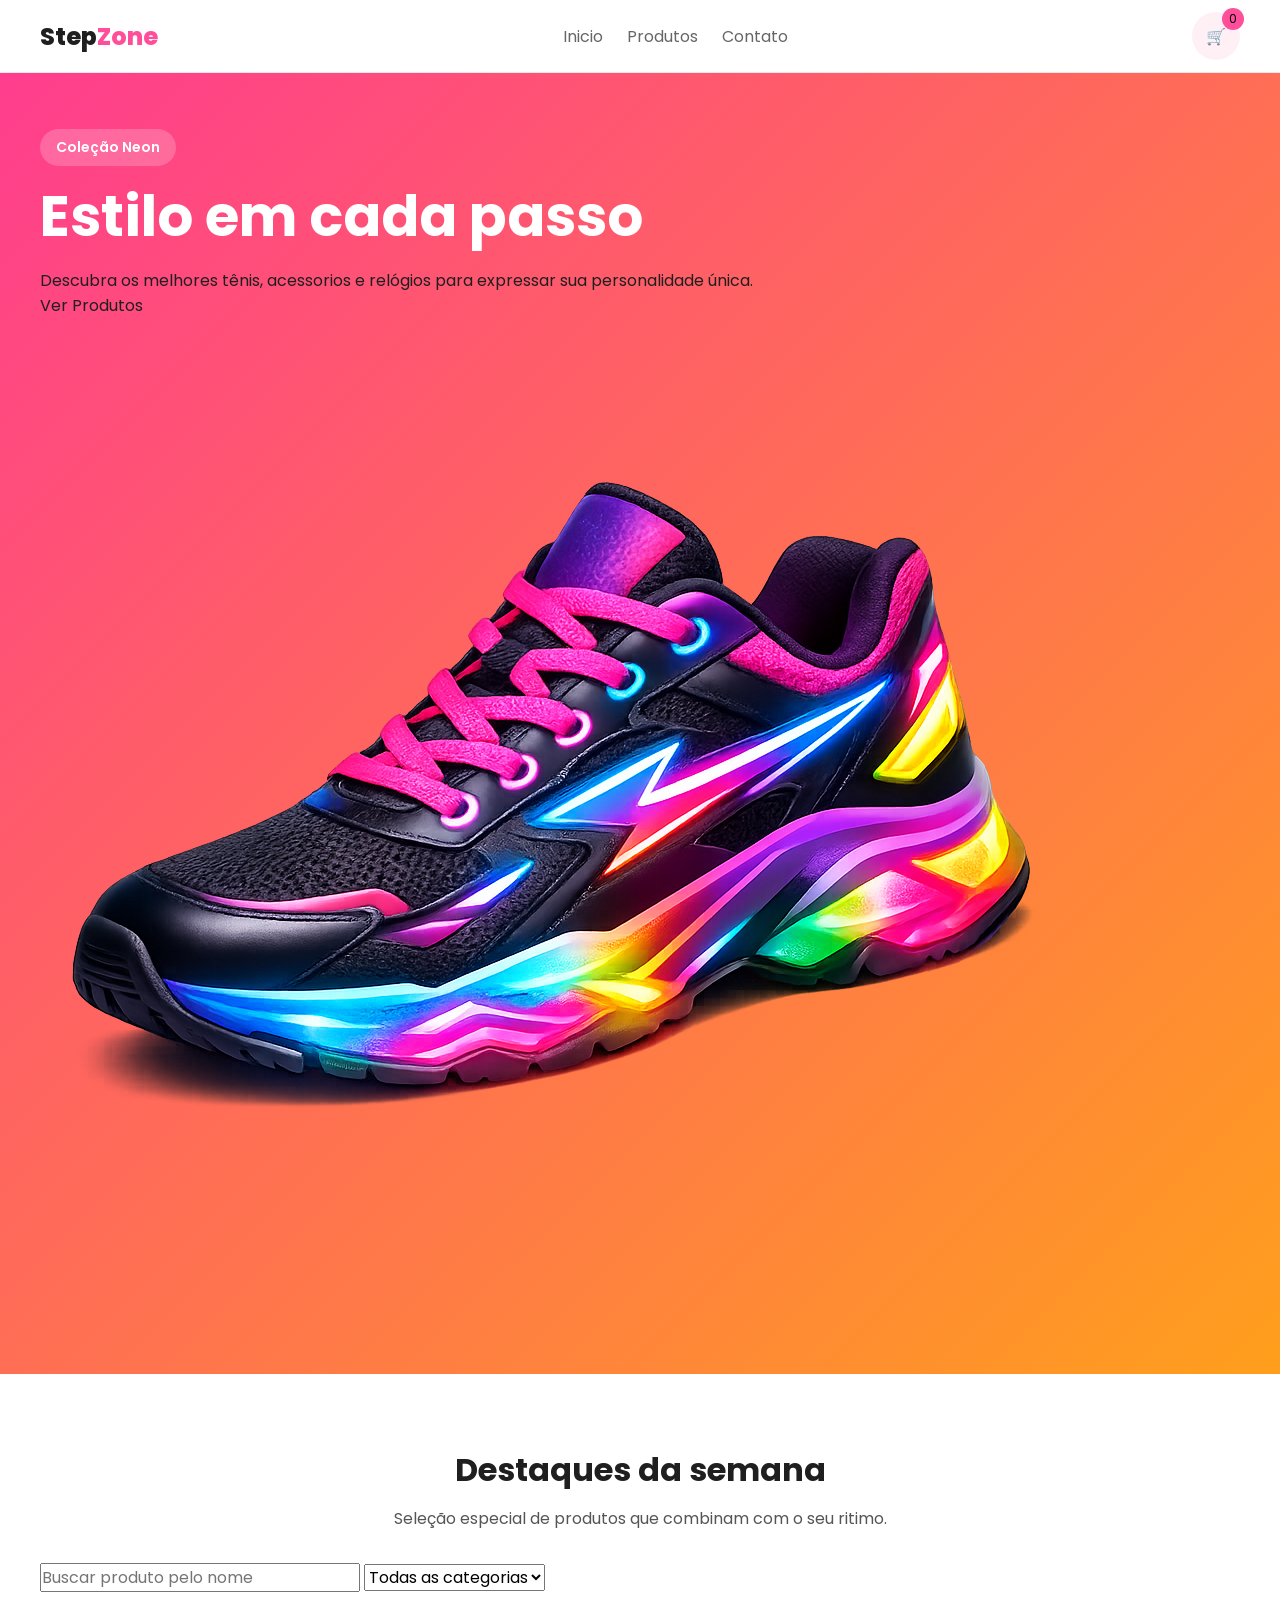
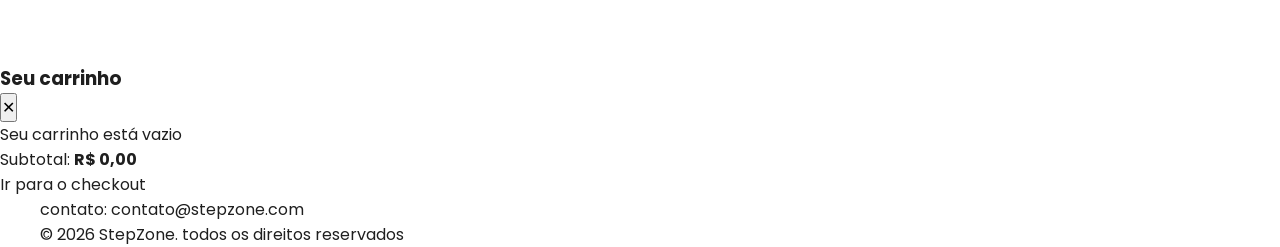
==== HTML/index.html @ 9915fc57 "feat: estrutura inicial do projeto -cria index.html -adiciona reset.css -adiciona main.css -adiciona" ====
<!DOCTYPE html>
<html lang="pt-br">
<head>
    <meta charset="UTF-8">
    <meta name="viewport" content="width=device-width, initial-scale=1.0">
    <title>StepZone</title>
      <link rel="preconnect" href="https://fonts.googleapis.com"/>
      <link rel="preconnect" href="https://fonts.gstatic.com" crossorigin/>
      <link href="https://fonts.googleapis.com/css2?family=Poppins:wght@400;500;600;700;800&display=swap"
    rel="stylesheet"/>
    <link rel="stylesheet" href="../CSS/reset.css">
    <link rel="stylesheet" href="../CSS/main.css">
    <link rel="stylesheet" href="../CSS/components.css">
    <link rel="stylesheet" href="../CSS/responsive.css">
</head>
<body>
    <header class="header">
        <div class="container header__content">
            <a href="./index.html" class="logo">Step<span>Zone</span></a>

            <nav class="nav">
                <a href="#hero">Inicio</a>
                <a href="#products">Produtos</a>
                <a href="#footer">Contato</a>
            </nav>
            <button class="cart-button" type="button" aria-label="Abrir carrinho">
            🛒
            <span class="cart-count">0</span>
            </button>
        </div>
    </header>
    <main>
        <section class="hero" id="hero">
            <div class="container hero_content">
                <div class="hero__text">
                    <span class="hero__tag">Coleção Neon</span>
                    <h1>Estilo em cada passo</h1>
                    <p>
                    Descubra os melhores tênis, acessorios e relógios para expressar sua personalidade única.
                    </p>
                    <a href="#products" class="btn btn-primary">Ver Produtos</a>
                </div>
                <div class="hero-image">
                    <img src="../assets/img/hero-shoe.png" alt="tênis em destaque da stapzone"/> 
                </div>
            </div>
        </section>
        <section class="products section" id="products">
            <div class="container">
                <div class="section__header">
                    <h2>Destaques da semana</h2>
                    <p>Seleção especial de produtos que combinam com o seu ritimo.</p>
                </div>
                <div class="filters">
                    <input
                    type="text"
                    id="serachInput"
                    class="input"
                    placeholder="Buscar produto pelo nome"
                    />
                    <select id="categoryFilter" class="select">
                        <option value="all">Todas as categorias</option>
                        <option value="tenis">tênis</option>
                        <option value="ôculos">ôculos</option>
                        <option value="relógios">relógios</option>
                    </select>
                </div>
                <div class="products__grid" id="productsgrid">
                    <!--Produtos renderizados  via javascript-->
                </div>
            </div>
        </section>
    </main>
    <aside class="cart-drawer" id="cartDrawer">
        <div class="cart-drawer__header">
            <h3>Seu carrinho</h3>
            <button type="button" id="closecartButton" aria-label="Fechar carrinho">✕</button>
        </div>
        <div class="cart-drawer__body" id="cartItems">
            <p class="empy-message">Seu carrinho está vazio</p>
        </div>
        <div class="cart-drawer__footer">
            <div class="cart-summary">
                <p>Subtotal: <strong id="cartsubtotal">R$ 0,00</strong></p>
            </div>
            <a href="../HTML/checkout.html" class="btn btn--primary btn--full">Ir para o checkout</a>
        </div>
    </aside>
    <footer class="footer" id="footer">
        <div class="container">
            <p>contato: contato@stepzone.com</p>
            <p>&copy; 2026 StepZone. todos os direitos reservados</p>
        </div>
    </footer>
    <script src="../JS/products.js"></script>
    <script src="../JS/storage.js"></script>
    <script src="../JS/cart.js"></script>
    <script src="../JS/catalog.js"></script>
    <script src="../JS/ui.js"></script>
    
</body>
</html>
---- CSS/main.css ----
:root {
    --color-primary: #ff4f9a;
    --color-secondary: #ffb703;
    --color-dark: #1f1f1f;
    --color-text: #555555;
    --color-light: #ffffff;
    --color-gray: #f5f5f5;
    --color-border: #eaeaea;
    --shadow-soft: 0 12px 30px rgba(0, 0, 0, 0.08);
    --radius-md: 16px;
    --radius-lg: 24px;
    --container-width: 1200px;
}

html {
    scroll-behavior: smooth;
}

body {
    font-family: 'poppins', sans-serif;
    background-color: var(--color-light);
    color: var(--color-dark);
}

.container {
    width: min(100% - 32px, var(--container-width));
    margin-inline: auto;
}

.section {
    padding: 72px 0;
}

.section__header {
    text-align: center;
    margin-bottom: 32px;
}

.section__header h2 {
    font-size: 2rem;
    margin-bottom: 12px;
}

.section__header p {
    color: var(--color-text);
}
---- CSS/components.css ----
.header {
    position: sticky;
    top: 0;
    z-index: 1000;
    background-color: rgba(255, 255, 255, 0.95);
    border-bottom: 1px solid var(--color-border);
    backdrop-filter: blur(10px);
}
.header__content {
    min-height: 72px;
    display: flex;
    align-items: center;
    justify-content: space-between;
    gap: 16px;
}
.logo {
    font-size: 1.5rem;
    font-weight: 800;
}
.logo span {
    color: var(--color-primary);

}

.nav {
    display: flex;
    gap: 24px;
    color: #666666;
}
.cart-button {
    position: relative;
    border: none;
    background: #fff0f6;
    width:  48px;
    height: 48px;
    border-radius: 50%;
    cursor: pointer;
}
.cart-count {
    position: absolute;
    top: -4px;
    right: -4px;
    width: 22px;
    height: 22px;
    border-radius: 50%;
    background: var(--color-primary);
    color: var(--color-ligth);
    font-size: 0.75rem;
    display: grid;
    place-items: center;
}
.hero {
    padding: 56px 0 32px;
    background: linear-gradient(135deg, #ff3d8e 0%, #ff9f1c 100%);
}
.hero__content {
    min-height: 520px;
    display: grid;
    grid-template-columns: 1.1fr 0.9fr;
    align-items: center;
    gap: 32px;
}
.hero__tag {
    display: inline-block;
    margin-bottom: 20px;
    padding: 8px 16px;
    background: rgba(255, 255, 255, 0.2);
    color: white;
    border-radius: 999px;
    font-size: 0.875rem;
    font-weight: 600;
}
.hero__text h1 {
    font-size: 3.5rem;
    line-height: 1.1;
    color: white;
    margin-bottom: 20px;
}
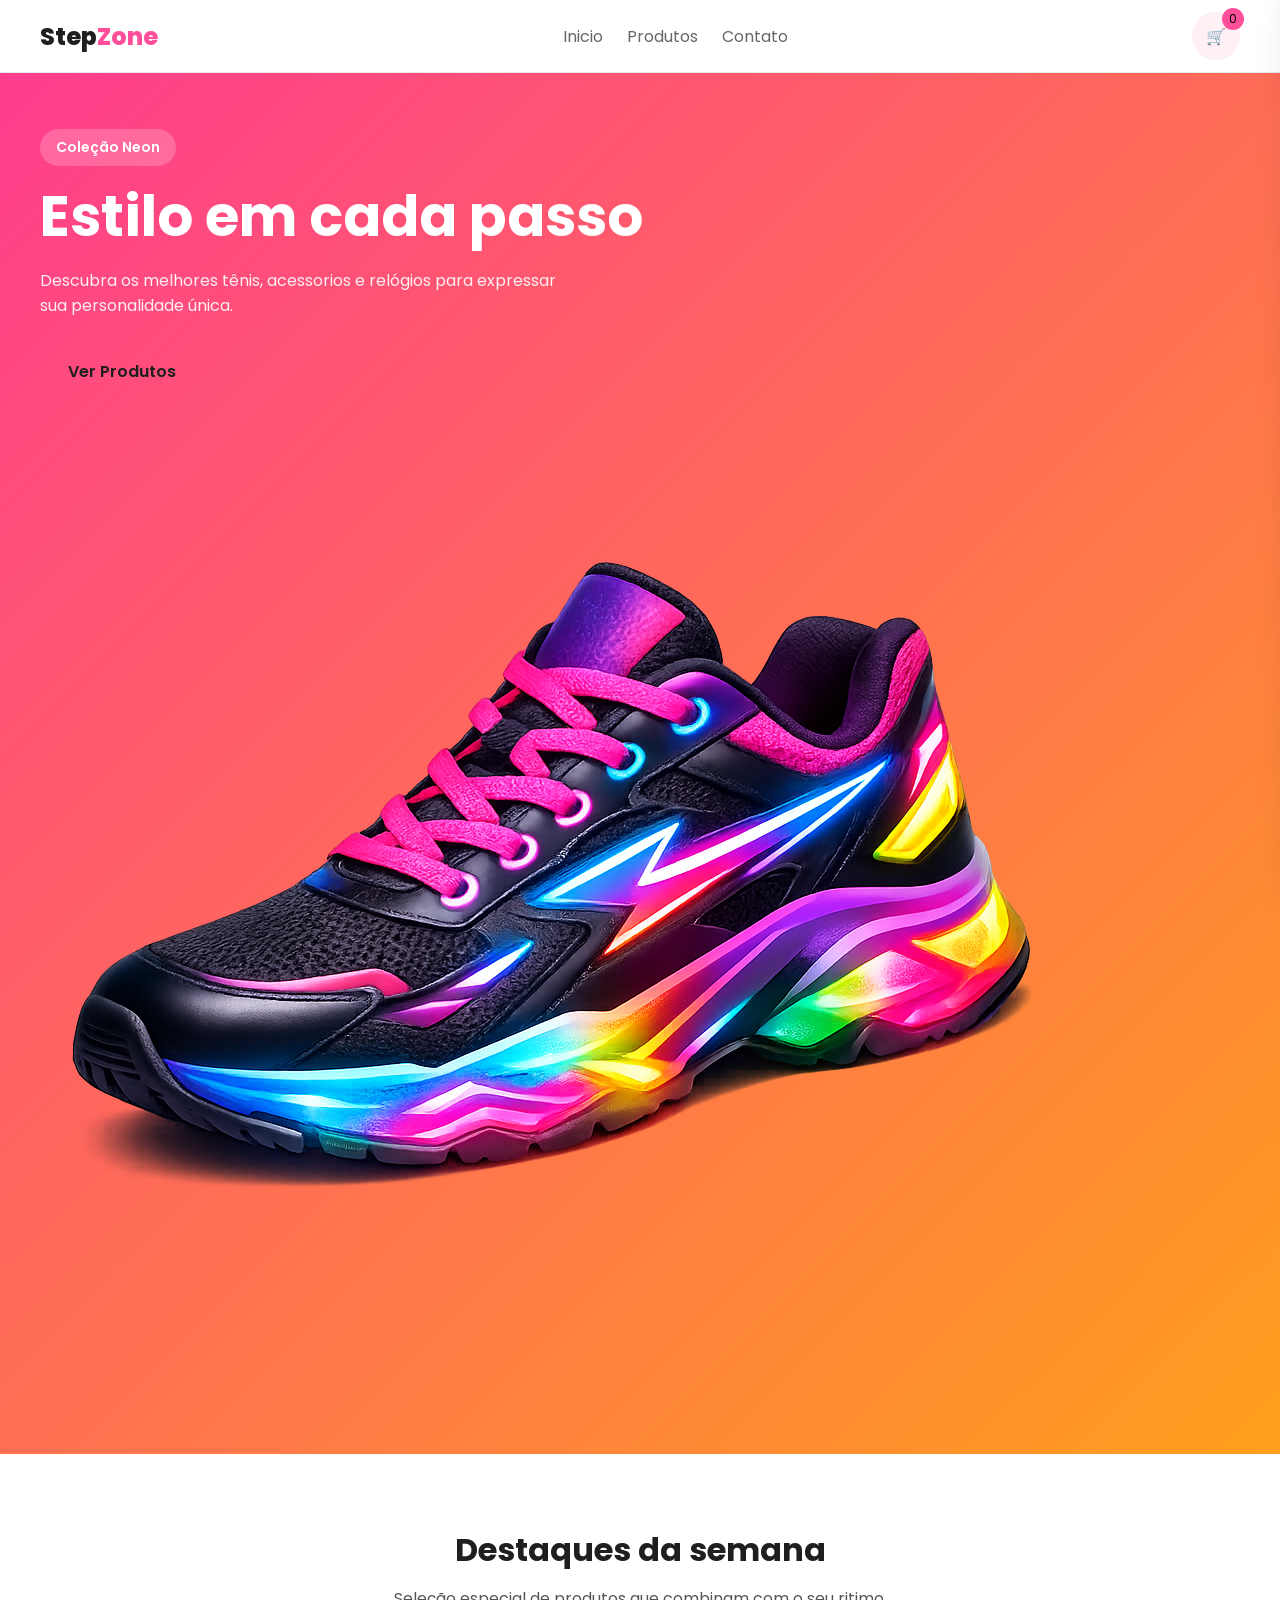
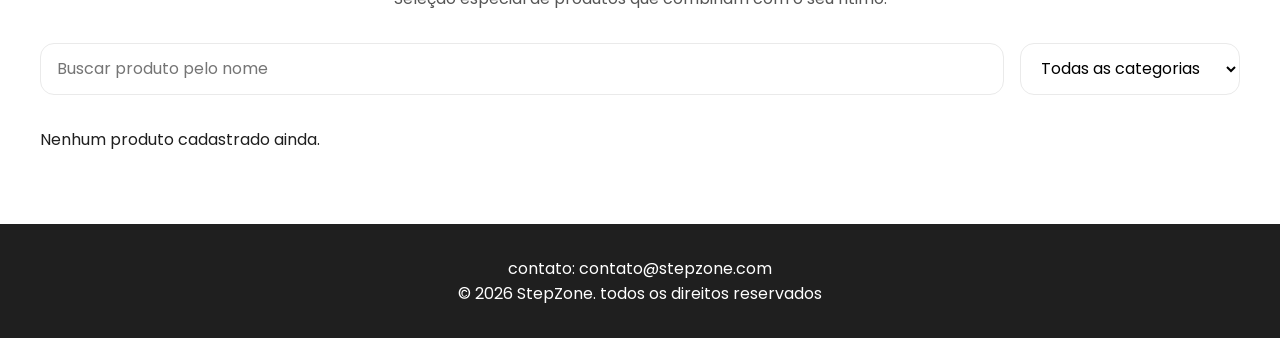
==== commit e80aab76: "chore: estrutura base da loja com carinho e renderizamento inicial" ====
--- a/HTML/index.html
+++ b/HTML/index.html
@@ -65,7 +65,7 @@
                         <option value="relógios">relógios</option>
                     </select>
                 </div>
-                <div class="products__grid" id="productsgrid">
+                <div class="products__grid" id="productsGrid">
                     <!--Produtos renderizados  via javascript-->
                 </div>
             </div>
@@ -92,11 +92,11 @@
             <p>&copy; 2026 StepZone. todos os direitos reservados</p>
         </div>
     </footer>
-    <script src="../JS/products.js"></script>
-    <script src="../JS/storage.js"></script>
-    <script src="../JS/cart.js"></script>
-    <script src="../JS/catalog.js"></script>
-    <script src="../JS/ui.js"></script>
+        <script src="../JS/products.js"></script>
+        <script src="../JS/storage.js"></script>
+        <script src="../JS/cart.js"></script>
+        <script src="../JS/catalog.js"></script>
+        <script src="../JS/ui.js"></script>
     
 </body>
 </html>
--- a/CSS/components.css
+++ b/CSS/components.css
@@ -76,4 +76,97 @@
     line-height: 1.1;
     color: white;
     margin-bottom: 20px;
+}
+.hero__text p {
+    max-width: 520px;
+    color: rgba(255, 255, 255, 0.9);
+    margin-bottom: 28px;
+}
+.hero__image img {
+    max-width: 520px;
+    margin-left: auto;
+    filter: drop-shadow(0 24px 40px rgba(0, 0, 0, 0.28));
+}
+.btn{
+    display: inline-flex;
+    align-items: center;
+    justify-content: center;
+    min-height: 52px;
+    padding: 0 28px;
+    border-radius: 999px;
+    font-weight: 600;
+    transition: transform 0.2s ease, opacity 0.2s ease;
+}
+.btn:hover {
+    transform: translateY(-2px);
+    opacity: 0.95;
+}
+.btn--primary {
+    background: linear-gradient(90deg, #ff3d8e 0%, #ffb703 100%);
+    color: white;
+}
+.btn--full {
+    width: 100%;
+}
+.filters {
+    display: grid;
+    grid-template-columns: 1fr 220px;
+    gap: 16px;
+    margin-bottom: 32px;
+}
+.input,
+.select {
+    width: 100%;
+    height: 52px;
+    border: 1px solid var(--color-border);
+    border-radius: 14px;
+    padding: 0 16px;
+    background: white;
+}
+.products__grid {
+    display: grid;
+    grid-template-columns: repeat(4, 1fr);
+    gap: 24px;
+}
+.footer {
+    padding: 32px 0;
+    background: var(--color-dark);
+    color: white;
+    text-align: center;
+}
+.cart-drawer {
+    position: fixed;
+    top: 0;
+    right: -420px;
+    width: 400px;
+    max-width: 100%;
+    height: 100vh;
+    background: white;
+    box-shadow: -12px 0 30px rgba(0, 0, 0, 0.12);
+    transition: rigth 0.3s ease;
+    z-index: 1200;
+    display: flex;
+    flex-direction: column;
+}
+.cart-drawer.is-open {
+    right: 0;
+}
+.cart-drawer__header,
+.cart-drawer__footer {
+    padding: 20px;
+    border-bottom: 1px solid var(--color-border);
+}
+.cart-drawer__body {
+    flex: 1;
+    overflow-y: auto;
+    padding: 20px;
+}
+.cart-drawer__footer {
+    border-top: 1px solid var(--color-border);
+    border-bottom: none;
+}
+.empy-mesage {
+    color: var(--color-text);
+    text-align: center;
+    margin-top: 24px;
 }
--- a/CSS/responsive.css
+++ b/CSS/responsive.css
@@ -0,0 +1,29 @@
+@media (max-width: 992px) {
+    .hero__content {
+        grid-template-columns: 1fr;
+        text-align: center;
+    }
+    .hero__image img {
+        margin: 0 auto;
+    }
+    .products__grid {
+        grid-template-columns: repeat(2, 1fr);
+    }
+}
+@media (max-width: 768px) {
+    .nav {
+        display: none;
+    }
+    .filters {
+        grid-template-columns: 1fr;
+    }
+    .hero__text h1 {
+        font-size: 2.5rem;
+    }
+    .products__grid {
+        grid-template-columns: 1fr;
+    }
+    .cart-drawer {
+        width: 100%;
+    }
+}
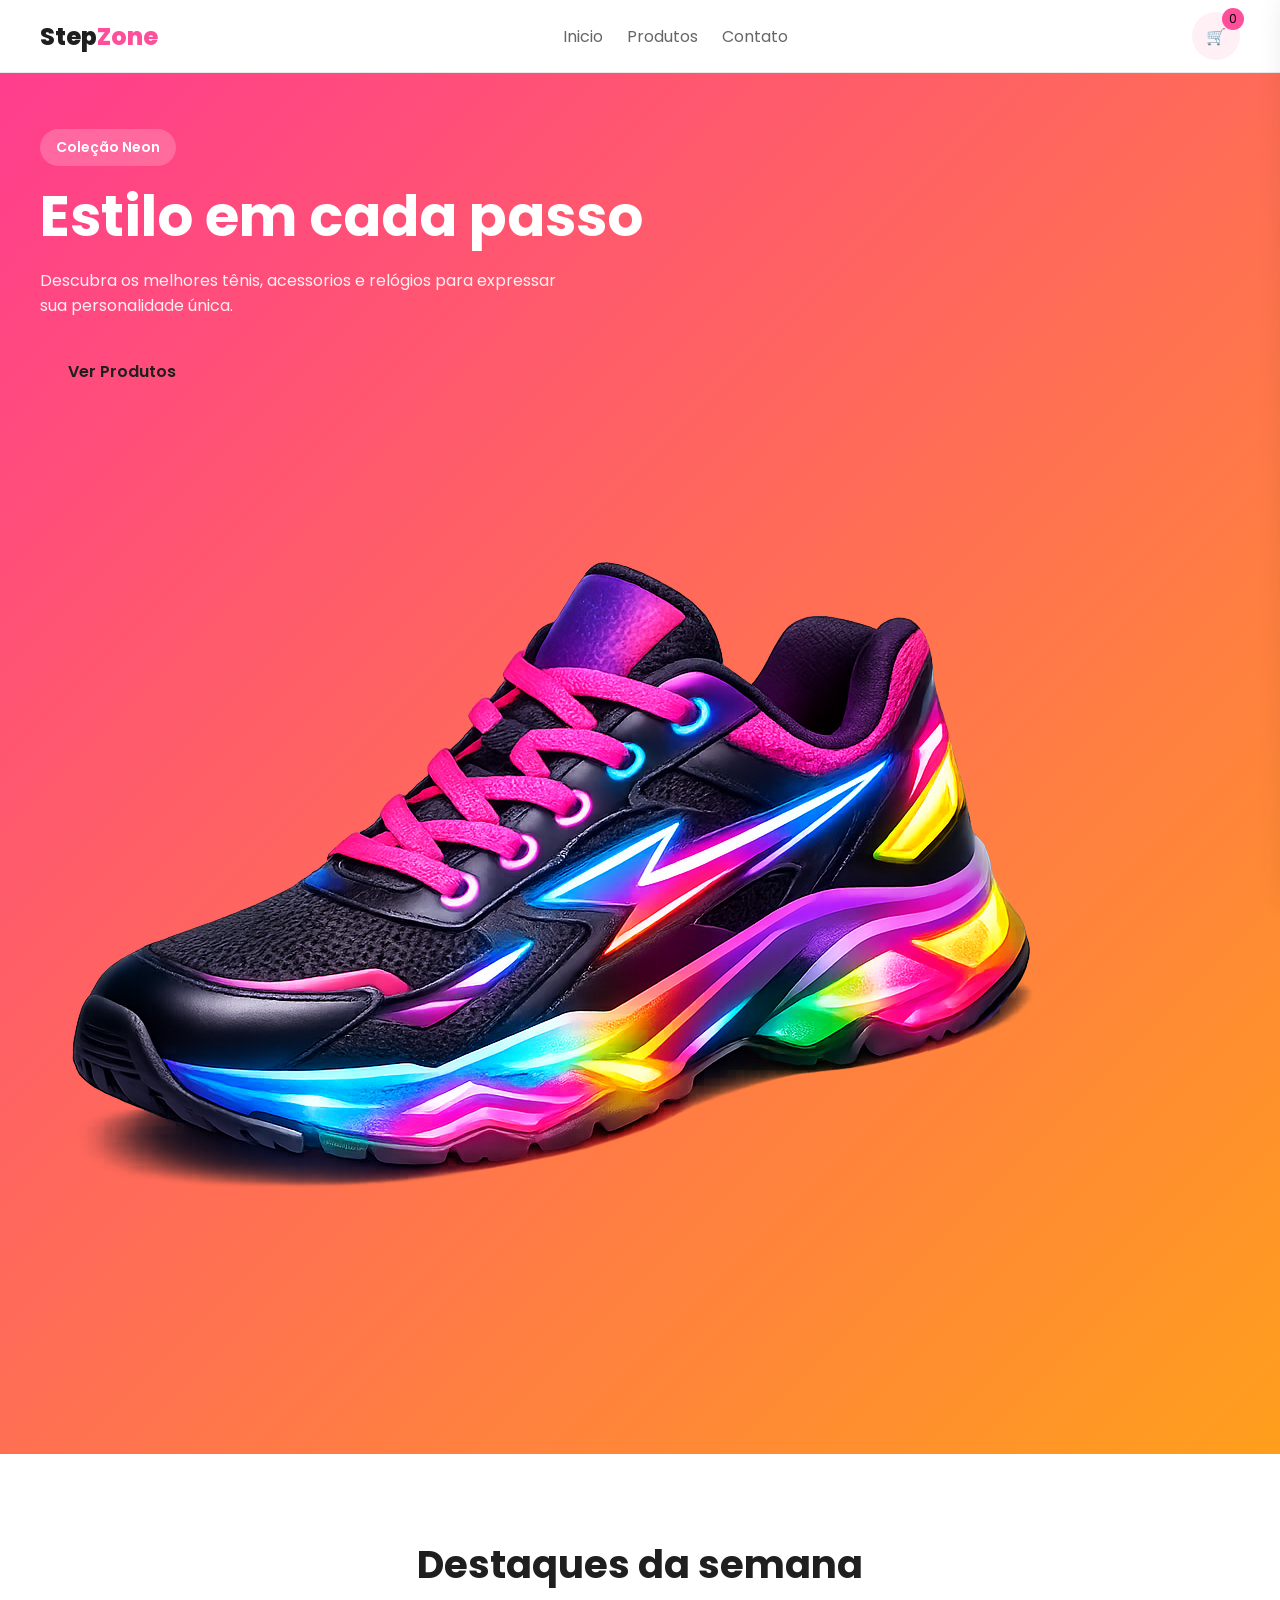
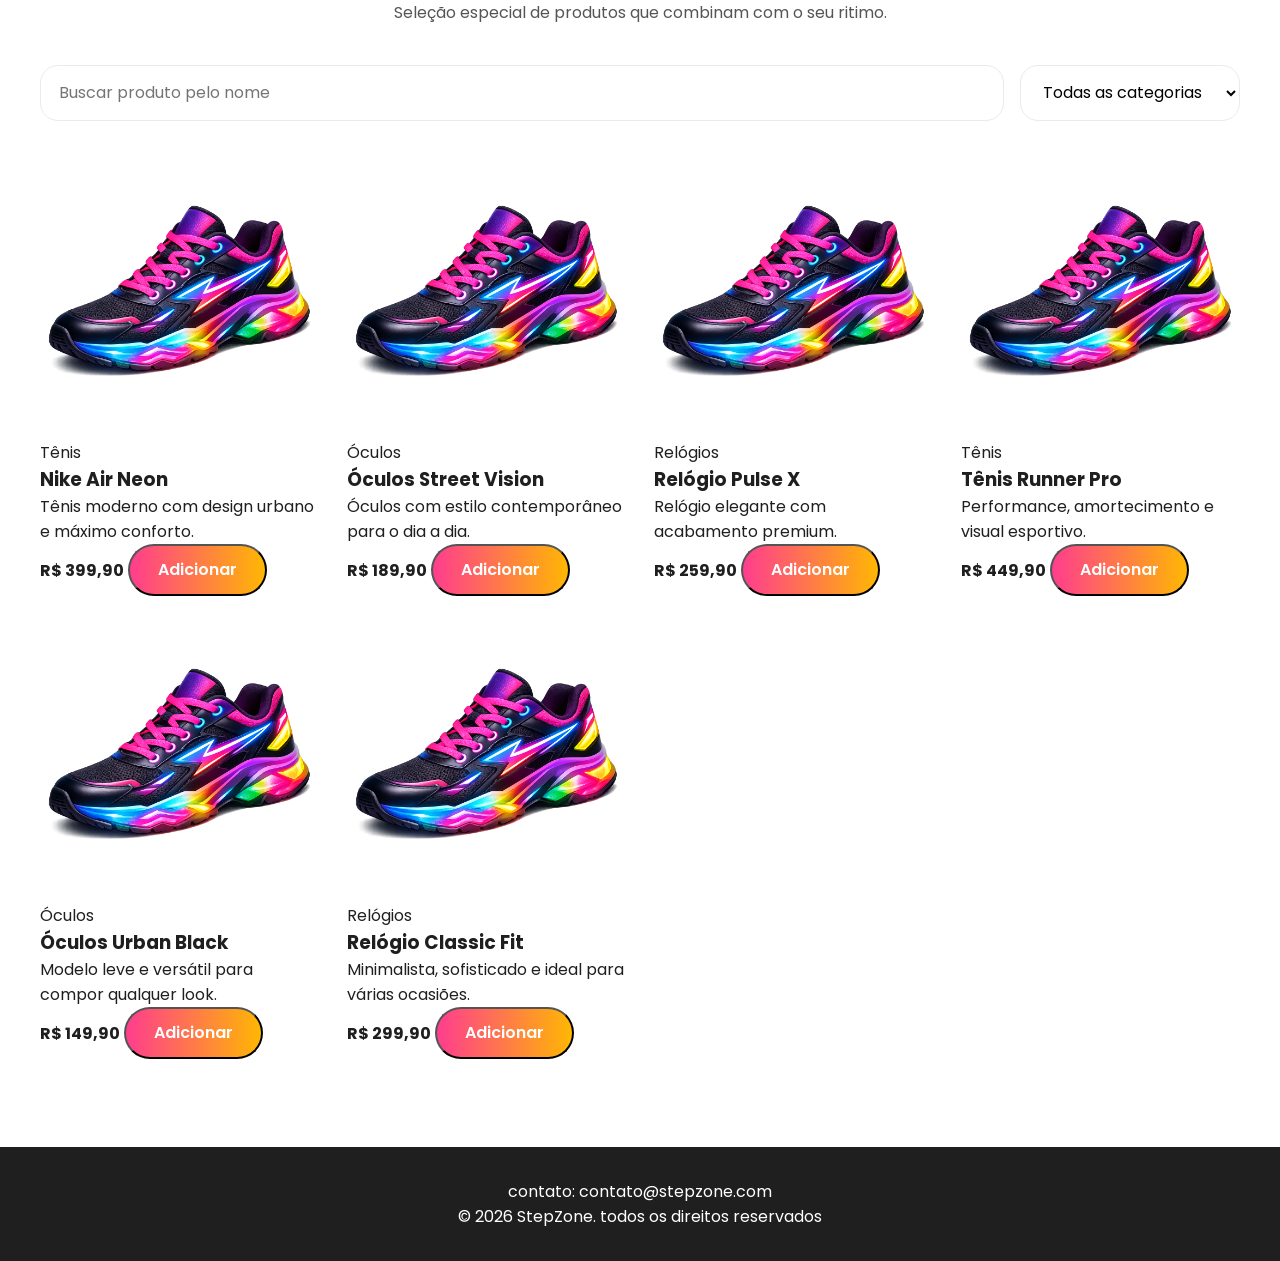
==== commit e11883a4: "feat: renderiza itens e subtotal no carrinho" ====
--- a/HTML/index.html
+++ b/HTML/index.html
@@ -71,21 +71,23 @@
             </div>
         </section>
     </main>
-    <aside class="cart-drawer" id="cartDrawer">
-        <div class="cart-drawer__header">
-            <h3>Seu carrinho</h3>
-            <button type="button" id="closecartButton" aria-label="Fechar carrinho">✕</button>
-        </div>
-        <div class="cart-drawer__body" id="cartItems">
-            <p class="empy-message">Seu carrinho está vazio</p>
-        </div>
-        <div class="cart-drawer__footer">
-            <div class="cart-summary">
-                <p>Subtotal: <strong id="cartsubtotal">R$ 0,00</strong></p>
+        <aside class="cart-drawer" id="cartDrawer">
+            <div class="cart-drawer__header">
+                <h3>Seu carrinho</h3>
+                <button type="button" id="closeCartButton" aria-label="Fechar Carrinho">✕</button>
             </div>
-            <a href="../HTML/checkout.html" class="btn btn--primary btn--full">Ir para o checkout</a>
-        </div>
-    </aside>
+            <div class="cart-drawer__body" id="cartItems">
+                <p class="empty-message">Seu carrinho está vazio</p>
+            </div>
+            <div class="cart-drawer__footer">
+                <div class="cart-summary">
+                    <p>Subtotal: <strong id="cartSubtotal">R$ 0,00</strong></p>
+                </div>
+                <a href="./checkout.html" class="btn btn--primary btn--full">Ir para o checkout</a>
+
+            </div>
+
+        </aside>
     <footer class="footer" id="footer">
         <div class="container">
             <p>contato: contato@stepzone.com</p>
--- a/CSS/main.css
+++ b/CSS/main.css
@@ -28,19 +28,21 @@
 }
 
 .section {
-    padding: 72px 0;
+    padding: 88px 0;
 }
 
 .section__header {
     text-align: center;
-    margin-bottom: 32px;
+    margin-bottom: 40px;
 }
 
 .section__header h2 {
-    font-size: 2rem;
+    font-size: 2.4rem;
     margin-bottom: 12px;
+    line-height: 1.2;
 }
 
 .section__header p {
     color: var(--color-text);
+    font-size: 1rem;
 }
--- a/CSS/components.css
+++ b/CSS/components.css
@@ -112,21 +112,29 @@
     display: grid;
     grid-template-columns: 1fr 220px;
     gap: 16px;
-    margin-bottom: 32px;
+    margin-bottom: 40px;
 }
 .input,
 .select {
     width: 100%;
-    height: 52px;
+    height: 56px;
     border: 1px solid var(--color-border);
-    border-radius: 14px;
-    padding: 0 16px;
+    border-radius: 18px;
+    padding: 0 18px;
     background: white;
+    transition: border-color 0.2s ease, box-shadow 0.2s ease;
+}
+.input:focus,
+.select:focus{
+    outline: none;
+    border-color: var(--color-primary);
+    box-shadow: 0 0 0 4px rgba(255, 79, 154, 0.12);
 }
 .products__grid {
     display: grid;
-    grid-template-columns: repeat(4, 1fr);
-    gap: 24px;
+    grid-template-columns: repeat(4, minmax(0, 1fr));
+    gap: 28px;
+    align-items: stretch;
 }
 .footer {
     padding: 32px 0;
@@ -169,4 +177,103 @@
     color: var(--color-text);
     text-align: center;
     margin-top: 24px;
+}
+.products-card {
+    background: #ffffff;
+    border-radius: 24px;
+    overflow: hidden;
+    box-shadow: 0 14px 35px rgba(0, 0, 0, 0.08);
+    transition: transform 0.25s ease, box-shadow 0.25s ease;
+    display: flex;
+    flex-direction: column;
+    height: 100%;
+    border: 1px solid #f0f0f0;
+}
+.products-card:hover{
+    transform: translateY(-8px);
+    box-shadow: 0 22px 45px rgba(0, 0, 0, 0.12);
+}
+.products-card__image {
+    width: 100%;
+    height: 240px;
+    object-fit: contain;
+    padding: 24px;
+    background: linear-gradient(180deg, #fafafa 0%, #f3f3f3 100%);
+    border-bottom: 1px solid #eeeeee;
+}
+.products-card__content {
+    padding: 24px;
+    display: flex;
+    flex-direction: column;
+    flex: 1;
+
+}
+.products-card__category {
+    display: inline-block;
+    margin-bottom: 10px;
+    font-size: 0.85rem;
+    font-weight: 600;
+    color: var(--color-primary);
+}
+.products-card__title {
+    font-size: 1.35rem;
+    margin-bottom: 10px;
+    line-height: 1.25;
+    color: var(--color-dark);
+}
+.products-card__description {
+    font-size: 0.96rem;
+    color: var(--color-text);
+    margin-bottom: 22px;
+    line-height: 1.6;
+    flex: 1;
+}
+.products-card__footer {
+    display: flex;
+    align-items: center;
+    justify-content: space-between;
+    gap: 12px;
+    margin-top: auto;
+}
+.products-card__price {
+    font-size: 1.2rem;
+    font-weight: 700;
+    color: var(--color-dark);
+}
+.products-card__button {
+    min-height: 140px;
+}
+.cart-items {
+    display: flex;
+    gap: 14px;
+    padding: 14px 0;
+    border-bottom: 1px solid var(--color-border);
+}
+.cart-item__image {
+    width: 72px;
+    height: 72px;
+    object-fit: contain;
+    background: #f7f7f7;
+    border-radius: 12px;
+    padding: 8px;
+    flex-shrink: 0;
+}
+.cart-item__content {
+    flex: 1;
+}
+
+.cart-item__title {
+    font-size: 1rem;
+    margin-bottom: 6px;
+}
+.cart-item__price,
+.cart-item__quantity,
+.cart-item__subtotal {
+    font-size: 0.9rem;
+    color: var(--color-text);
+    margin-bottom: 4px;
+}
+.cart-item__subtotal{
+    font-weight: 600;
+    color: var(--color-dark);
 }
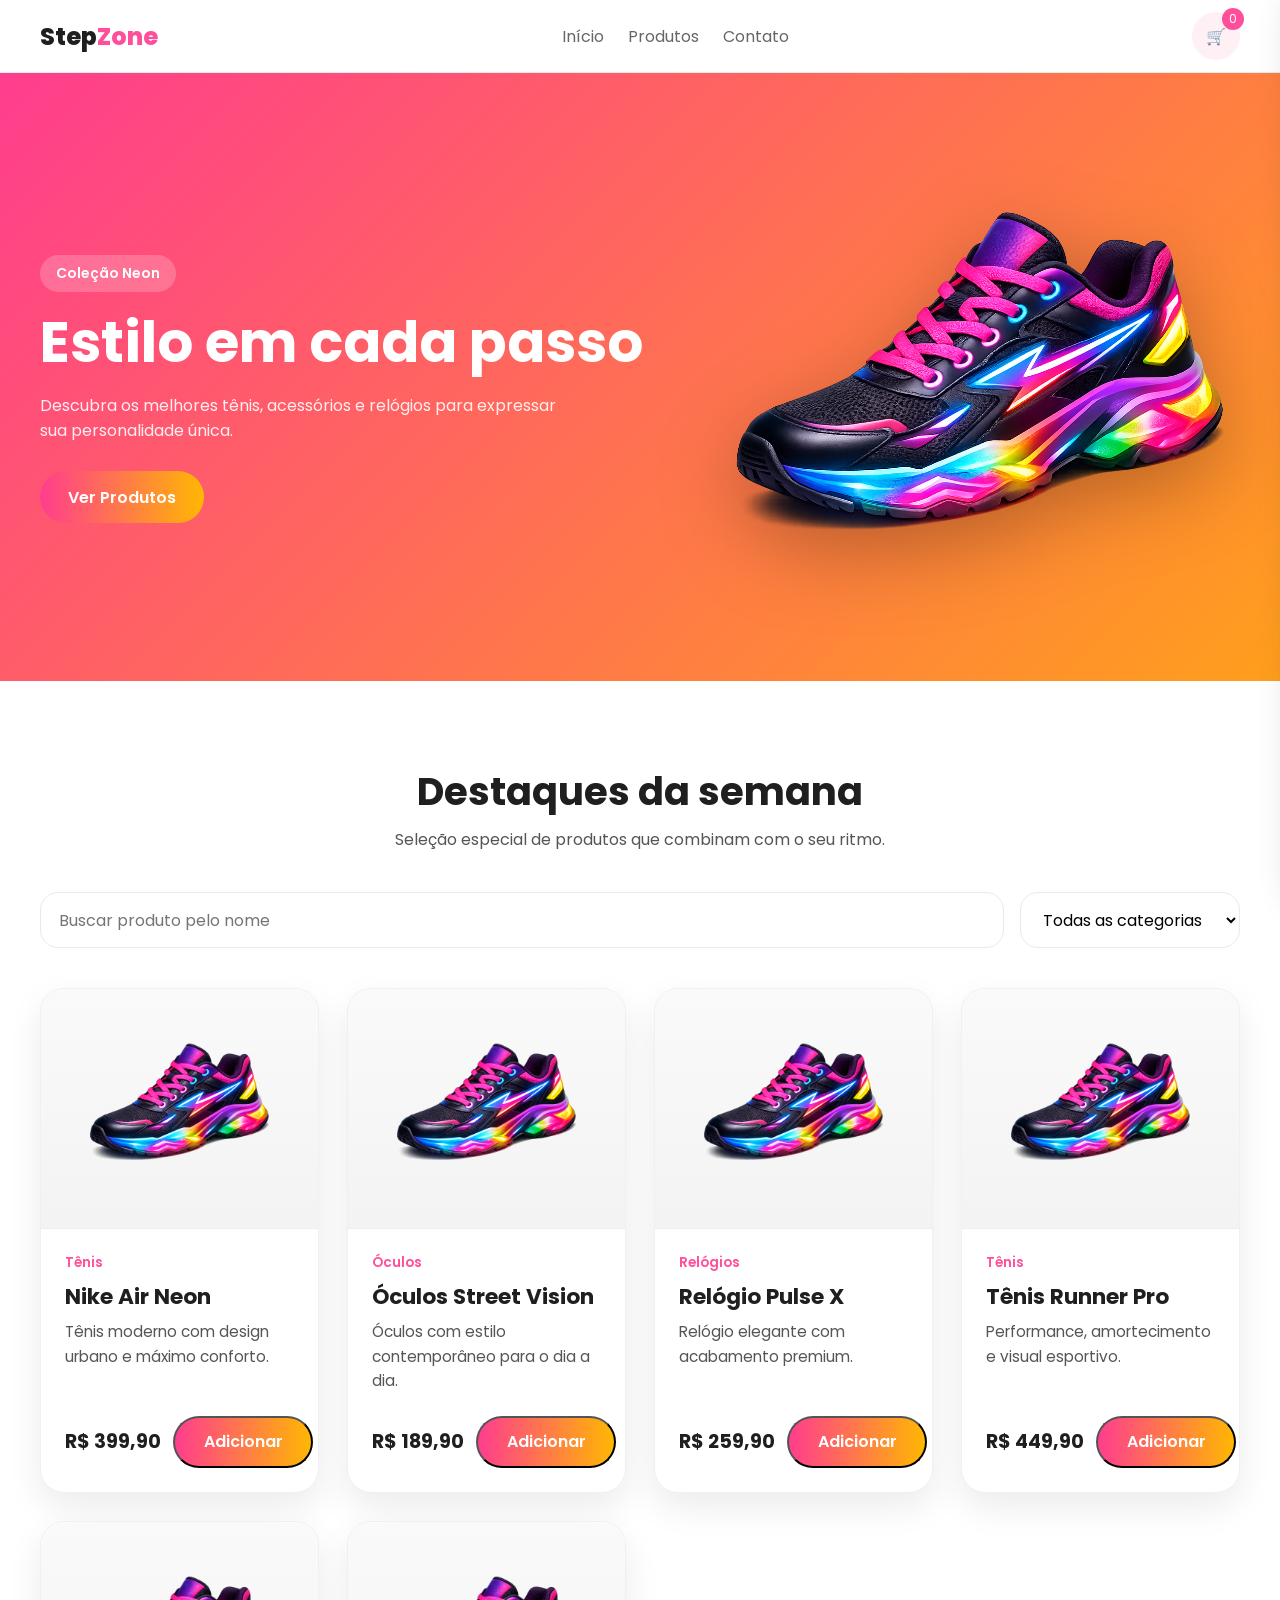
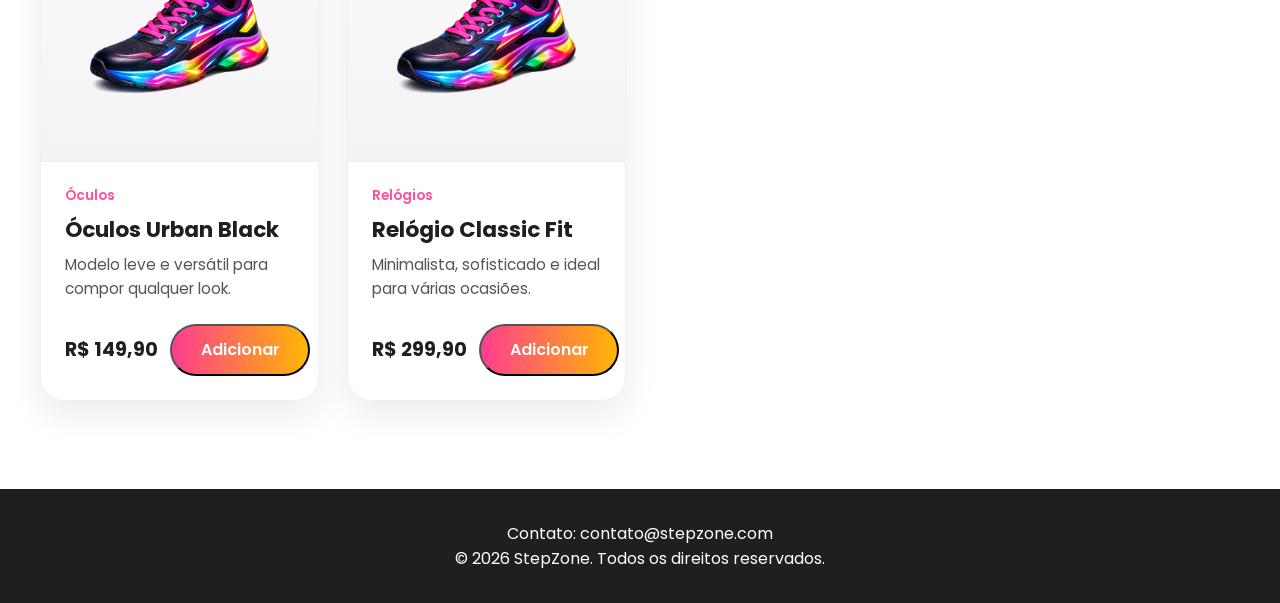
==== commit 044d67c5: "feat(checkout): fluxo completo com salvamento de pedido e sucess page" ====
--- a/HTML/index.html
+++ b/HTML/index.html
@@ -1,17 +1,21 @@
 <!DOCTYPE html>
 <html lang="pt-br">
 <head>
-    <meta charset="UTF-8">
-    <meta name="viewport" content="width=device-width, initial-scale=1.0">
+    <meta charset="UTF-8" />
+    <meta name="viewport" content="width=device-width, initial-scale=1.0" />
     <title>StepZone</title>
-      <link rel="preconnect" href="https://fonts.googleapis.com"/>
-      <link rel="preconnect" href="https://fonts.gstatic.com" crossorigin/>
-      <link href="https://fonts.googleapis.com/css2?family=Poppins:wght@400;500;600;700;800&display=swap"
-    rel="stylesheet"/>
-    <link rel="stylesheet" href="../CSS/reset.css">
-    <link rel="stylesheet" href="../CSS/main.css">
-    <link rel="stylesheet" href="../CSS/components.css">
-    <link rel="stylesheet" href="../CSS/responsive.css">
+
+    <link rel="preconnect" href="https://fonts.googleapis.com" />
+    <link rel="preconnect" href="https://fonts.gstatic.com" crossorigin />
+    <link
+        href="https://fonts.googleapis.com/css2?family=Poppins:wght@400;500;600;700;800&display=swap"
+        rel="stylesheet"
+    />
+
+    <link rel="stylesheet" href="../CSS/reset.css" />
+    <link rel="stylesheet" href="../CSS/main.css" />
+    <link rel="stylesheet" href="../CSS/components.css" />
+    <link rel="stylesheet" href="../CSS/responsive.css" />
 </head>
 <body>
     <header class="header">
@@ -19,86 +23,100 @@
             <a href="./index.html" class="logo">Step<span>Zone</span></a>
 
             <nav class="nav">
-                <a href="#hero">Inicio</a>
+                <a href="#hero">Início</a>
                 <a href="#products">Produtos</a>
                 <a href="#footer">Contato</a>
             </nav>
+
             <button class="cart-button" type="button" aria-label="Abrir carrinho">
-            🛒
-            <span class="cart-count">0</span>
+                🛒
+                <span class="cart-count">0</span>
             </button>
         </div>
     </header>
+
     <main>
         <section class="hero" id="hero">
-            <div class="container hero_content">
+            <div class="container hero__content">
                 <div class="hero__text">
                     <span class="hero__tag">Coleção Neon</span>
                     <h1>Estilo em cada passo</h1>
                     <p>
-                    Descubra os melhores tênis, acessorios e relógios para expressar sua personalidade única.
+                        Descubra os melhores tênis, acessórios e relógios para expressar sua personalidade única.
                     </p>
-                    <a href="#products" class="btn btn-primary">Ver Produtos</a>
+                    <a href="#products" class="btn btn--primary">Ver Produtos</a>
                 </div>
-                <div class="hero-image">
-                    <img src="../assets/img/hero-shoe.png" alt="tênis em destaque da stapzone"/> 
+
+                <div class="hero__image">
+                    <img src="../assets/img/hero-shoe.png" alt="Tênis em destaque da StepZone" />
                 </div>
             </div>
         </section>
+
         <section class="products section" id="products">
             <div class="container">
                 <div class="section__header">
                     <h2>Destaques da semana</h2>
-                    <p>Seleção especial de produtos que combinam com o seu ritimo.</p>
+                    <p>Seleção especial de produtos que combinam com o seu ritmo.</p>
                 </div>
+
                 <div class="filters">
                     <input
-                    type="text"
-                    id="serachInput"
-                    class="input"
-                    placeholder="Buscar produto pelo nome"
+                        type="text"
+                        id="serachInput"
+                        class="input"
+                        placeholder="Buscar produto pelo nome"
                     />
+
                     <select id="categoryFilter" class="select">
                         <option value="all">Todas as categorias</option>
-                        <option value="tenis">tênis</option>
-                        <option value="ôculos">ôculos</option>
-                        <option value="relógios">relógios</option>
+                        <option value="tenis">Tênis</option>
+                        <option value="oculos">Óculos</option>
+                        <option value="relogios">Relógios</option>
                     </select>
                 </div>
+
                 <div class="products__grid" id="productsGrid">
-                    <!--Produtos renderizados  via javascript-->
+                    <!-- Produtos renderizados via JavaScript -->
                 </div>
             </div>
         </section>
     </main>
-        <aside class="cart-drawer" id="cartDrawer">
-            <div class="cart-drawer__header">
-                <h3>Seu carrinho</h3>
-                <button type="button" id="closeCartButton" aria-label="Fechar Carrinho">✕</button>
-            </div>
-            <div class="cart-drawer__body" id="cartItems">
-                <p class="empty-message">Seu carrinho está vazio</p>
-            </div>
-            <div class="cart-drawer__footer">
-                <div class="cart-summary">
-                    <p>Subtotal: <strong id="cartSubtotal">R$ 0,00</strong></p>
-                </div>
-                <a href="./checkout.html" class="btn btn--primary btn--full">Ir para o checkout</a>
 
+    <aside class="cart-drawer" id="cartDrawer">
+        <div class="cart-drawer__header">
+            <h3>Seu carrinho</h3>
+            <button type="button" id="closeCartButton" aria-label="Fechar carrinho">✕</button>
+        </div>
+
+        <div class="cart-drawer__body" id="cartItems">
+            <p class="empty-message">Seu carrinho está vazio</p>
+        </div>
+
+        <div class="cart-drawer__footer">
+            <div class="cart-summary">
+                <p>Subtotal: <strong id="cartSubtotal">R$ 0,00</strong></p>
             </div>
 
-        </aside>
+            <a href="./checkout.html" class="btn btn--primary btn--full" id="checkoutButton">
+                Ir para o checkout
+            </a>
+        </div>
+    </aside>
+
     <footer class="footer" id="footer">
         <div class="container">
-            <p>contato: contato@stepzone.com</p>
-            <p>&copy; 2026 StepZone. todos os direitos reservados</p>
+            <p>Contato: contato@stepzone.com</p>
+            <p>&copy; 2026 StepZone. Todos os direitos reservados.</p>
         </div>
     </footer>
-        <script src="../JS/products.js"></script>
-        <script src="../JS/storage.js"></script>
-        <script src="../JS/cart.js"></script>
-        <script src="../JS/catalog.js"></script>
-        <script src="../JS/ui.js"></script>
-    
+
+    <div id="toast" class="toast">Produto adicionado ao carrinho</div>
+
+    <script src="../JS/products.js"></script>
+    <script src="../JS/storage.js"></script>
+    <script src="../JS/cart.js"></script>
+    <script src="../JS/catalog.js"></script>
+    <script src="../JS/ui.js"></script>
 </body>
 </html>
--- a/CSS/components.css
+++ b/CSS/components.css
@@ -1,279 +1,509 @@
-
 .header {
-    position: sticky;
-    top: 0;
-    z-index: 1000;
-    background-color: rgba(255, 255, 255, 0.95);
-    border-bottom: 1px solid var(--color-border);
-    backdrop-filter: blur(10px);
-}
+  position: sticky;
+  top: 0;
+  z-index: 1000;
+  background-color: rgba(255, 255, 255, 0.95);
+  border-bottom: 1px solid var(--color-border);
+  backdrop-filter: blur(10px);
+}
+
 .header__content {
-    min-height: 72px;
-    display: flex;
-    align-items: center;
-    justify-content: space-between;
-    gap: 16px;
-}
+  min-height: 72px;
+  display: flex;
+  align-items: center;
+  justify-content: space-between;
+  gap: 16px;
+}
+
 .logo {
-    font-size: 1.5rem;
-    font-weight: 800;
-}
+  font-size: 1.5rem;
+  font-weight: 800;
+}
+
 .logo span {
-    color: var(--color-primary);
-
+  color: var(--color-primary);
 }
 
 .nav {
-    display: flex;
-    gap: 24px;
-    color: #666666;
-}
+  display: flex;
+  gap: 24px;
+  color: #666666;
+}
+
 .cart-button {
-    position: relative;
-    border: none;
-    background: #fff0f6;
-    width:  48px;
-    height: 48px;
-    border-radius: 50%;
-    cursor: pointer;
-}
+  position: relative;
+  border: none;
+  background: #fff0f6;
+  width: 48px;
+  height: 48px;
+  border-radius: 50%;
+  cursor: pointer;
+}
+
 .cart-count {
-    position: absolute;
-    top: -4px;
-    right: -4px;
-    width: 22px;
-    height: 22px;
-    border-radius: 50%;
-    background: var(--color-primary);
-    color: var(--color-ligth);
-    font-size: 0.75rem;
-    display: grid;
-    place-items: center;
-}
+  position: absolute;
+  top: -4px;
+  right: -4px;
+  width: 22px;
+  height: 22px;
+  border-radius: 50%;
+  background: var(--color-primary);
+  color: var(--color-light);
+  font-size: 0.75rem;
+  display: grid;
+  place-items: center;
+}
+
 .hero {
-    padding: 56px 0 32px;
-    background: linear-gradient(135deg, #ff3d8e 0%, #ff9f1c 100%);
-}
+  padding: 56px 0 32px;
+  background: linear-gradient(135deg, #ff3d8e 0%, #ff9f1c 100%);
+}
+
 .hero__content {
-    min-height: 520px;
-    display: grid;
-    grid-template-columns: 1.1fr 0.9fr;
-    align-items: center;
-    gap: 32px;
-}
+  min-height: 520px;
+  display: grid;
+  grid-template-columns: 1.1fr 0.9fr;
+  align-items: center;
+  gap: 32px;
+}
+
 .hero__tag {
-    display: inline-block;
-    margin-bottom: 20px;
-    padding: 8px 16px;
-    background: rgba(255, 255, 255, 0.2);
-    color: white;
-    border-radius: 999px;
-    font-size: 0.875rem;
-    font-weight: 600;
-}
+  display: inline-block;
+  margin-bottom: 20px;
+  padding: 8px 16px;
+  background: rgba(255, 255, 255, 0.2);
+  color: white;
+  border-radius: 999px;
+  font-size: 0.875rem;
+  font-weight: 600;
+}
+
 .hero__text h1 {
-    font-size: 3.5rem;
-    line-height: 1.1;
-    color: white;
-    margin-bottom: 20px;
-}
+  font-size: 3.5rem;
+  line-height: 1.1;
+  color: white;
+  margin-bottom: 20px;
+}
+
 .hero__text p {
-    max-width: 520px;
-    color: rgba(255, 255, 255, 0.9);
-    margin-bottom: 28px;
-}
+  max-width: 520px;
+  color: rgba(255, 255, 255, 0.9);
+  margin-bottom: 28px;
+}
+
 .hero__image img {
-    max-width: 520px;
-    margin-left: auto;
-    filter: drop-shadow(0 24px 40px rgba(0, 0, 0, 0.28));
-}
-.btn{
-    display: inline-flex;
-    align-items: center;
-    justify-content: center;
-    min-height: 52px;
-    padding: 0 28px;
-    border-radius: 999px;
-    font-weight: 600;
-    transition: transform 0.2s ease, opacity 0.2s ease;
-}
+  max-width: 520px;
+  margin-left: auto;
+  filter: drop-shadow(0 24px 40px rgba(0, 0, 0, 0.28));
+}
+
+.btn {
+  display: inline-flex;
+  align-items: center;
+  justify-content: center;
+  min-height: 52px;
+  padding: 0 28px;
+  border-radius: 999px;
+  font-weight: 600;
+  transition: transform 0.2s ease, opacity 0.2s ease;
+}
+
 .btn:hover {
-    transform: translateY(-2px);
-    opacity: 0.95;
-}
+  transform: translateY(-2px);
+  opacity: 0.95;
+}
+
 .btn--primary {
-    background: linear-gradient(90deg, #ff3d8e 0%, #ffb703 100%);
-    color: white;
-}
+  background: linear-gradient(90deg, #ff3d8e 0%, #ffb703 100%);
+  color: white;
+}
+
 .btn--full {
-    width: 100%;
-}
+  width: 100%;
+}
+
 .filters {
-    display: grid;
-    grid-template-columns: 1fr 220px;
-    gap: 16px;
-    margin-bottom: 40px;
-}
+  display: grid;
+  grid-template-columns: 1fr 220px;
+  gap: 16px;
+  margin-bottom: 40px;
+}
+
 .input,
 .select {
-    width: 100%;
-    height: 56px;
-    border: 1px solid var(--color-border);
-    border-radius: 18px;
-    padding: 0 18px;
-    background: white;
-    transition: border-color 0.2s ease, box-shadow 0.2s ease;
-}
+  width: 100%;
+  height: 56px;
+  border: 1px solid var(--color-border);
+  border-radius: 18px;
+  padding: 0 18px;
+  background: white;
+  transition: border-color 0.2s ease, box-shadow 0.2s ease;
+}
+
 .input:focus,
-.select:focus{
-    outline: none;
-    border-color: var(--color-primary);
-    box-shadow: 0 0 0 4px rgba(255, 79, 154, 0.12);
-}
+.select:focus {
+  outline: none;
+  border-color: var(--color-primary);
+  box-shadow: 0 0 0 4px rgba(255, 79, 154, 0.12);
+}
+
 .products__grid {
-    display: grid;
-    grid-template-columns: repeat(4, minmax(0, 1fr));
-    gap: 28px;
-    align-items: stretch;
-}
+  display: grid;
+  grid-template-columns: repeat(4, minmax(0, 1fr));
+  gap: 28px;
+  align-items: stretch;
+}
+
 .footer {
-    padding: 32px 0;
-    background: var(--color-dark);
-    color: white;
-    text-align: center;
-}
+  padding: 32px 0;
+  background: var(--color-dark);
+  color: white;
+  text-align: center;
+}
+
 .cart-drawer {
-    position: fixed;
-    top: 0;
-    right: -420px;
-    width: 400px;
-    max-width: 100%;
-    height: 100vh;
-    background: white;
-    box-shadow: -12px 0 30px rgba(0, 0, 0, 0.12);
-    transition: rigth 0.3s ease;
-    z-index: 1200;
-    display: flex;
-    flex-direction: column;
-}
+  position: fixed;
+  top: 0;
+  right: -420px;
+  width: 400px;
+  max-width: 100%;
+  height: 100vh;
+  background: white;
+  box-shadow: -12px 0 30px rgba(0, 0, 0, 0.12);
+  transition: right 0.3s ease;
+  z-index: 1200;
+  display: flex;
+  flex-direction: column;
+}
+
 .cart-drawer.is-open {
-    right: 0;
-}
+  right: 0;
+}
+
 .cart-drawer__header,
 .cart-drawer__footer {
-    padding: 20px;
-    border-bottom: 1px solid var(--color-border);
-}
+  padding: 20px;
+  border-bottom: 1px solid var(--color-border);
+}
+
 .cart-drawer__body {
-    flex: 1;
-    overflow-y: auto;
-    padding: 20px;
-}
+  flex: 1;
+  overflow-y: auto;
+  padding: 20px;
+}
+
 .cart-drawer__footer {
-    border-top: 1px solid var(--color-border);
-    border-bottom: none;
-}
-.empy-mesage {
-    color: var(--color-text);
-    text-align: center;
-    margin-top: 24px;
-}
-.products-card {
-    background: #ffffff;
-    border-radius: 24px;
-    overflow: hidden;
-    box-shadow: 0 14px 35px rgba(0, 0, 0, 0.08);
-    transition: transform 0.25s ease, box-shadow 0.25s ease;
-    display: flex;
-    flex-direction: column;
-    height: 100%;
-    border: 1px solid #f0f0f0;
-}
-.products-card:hover{
-    transform: translateY(-8px);
-    box-shadow: 0 22px 45px rgba(0, 0, 0, 0.12);
-}
-.products-card__image {
-    width: 100%;
-    height: 240px;
-    object-fit: contain;
-    padding: 24px;
-    background: linear-gradient(180deg, #fafafa 0%, #f3f3f3 100%);
-    border-bottom: 1px solid #eeeeee;
-}
-.products-card__content {
-    padding: 24px;
-    display: flex;
-    flex-direction: column;
-    flex: 1;
-
-}
-.products-card__category {
-    display: inline-block;
-    margin-bottom: 10px;
-    font-size: 0.85rem;
-    font-weight: 600;
-    color: var(--color-primary);
-}
-.products-card__title {
-    font-size: 1.35rem;
-    margin-bottom: 10px;
-    line-height: 1.25;
-    color: var(--color-dark);
-}
-.products-card__description {
-    font-size: 0.96rem;
-    color: var(--color-text);
-    margin-bottom: 22px;
-    line-height: 1.6;
-    flex: 1;
-}
-.products-card__footer {
-    display: flex;
-    align-items: center;
-    justify-content: space-between;
-    gap: 12px;
-    margin-top: auto;
-}
-.products-card__price {
-    font-size: 1.2rem;
-    font-weight: 700;
-    color: var(--color-dark);
-}
-.products-card__button {
-    min-height: 140px;
-}
-.cart-items {
-    display: flex;
-    gap: 14px;
-    padding: 14px 0;
-    border-bottom: 1px solid var(--color-border);
-}
+  border-top: 1px solid var(--color-border);
+  border-bottom: none;
+}
+
+.empty-message {
+  color: var(--color-text);
+  text-align: center;
+  margin-top: 24px;
+}
+
+/* cards de produto */
+.product-card {
+  background: #ffffff;
+  border-radius: 24px;
+  overflow: hidden;
+  box-shadow: 0 14px 35px rgba(0, 0, 0, 0.08);
+  transition: transform 0.25s ease, box-shadow 0.25s ease;
+  display: flex;
+  flex-direction: column;
+  height: 100%;
+  border: 1px solid #f0f0f0;
+}
+
+.product-card:hover {
+  transform: translateY(-8px);
+  box-shadow: 0 22px 45px rgba(0, 0, 0, 0.12);
+}
+
+.product-card__image {
+  width: 100%;
+  height: 240px;
+  object-fit: contain;
+  padding: 24px;
+  background: linear-gradient(180deg, #fafafa 0%, #f3f3f3 100%);
+  border-bottom: 1px solid #eeeeee;
+}
+
+.product-card__content {
+  padding: 24px;
+  display: flex;
+  flex-direction: column;
+  flex: 1;
+}
+
+.product-card__category {
+  display: inline-block;
+  margin-bottom: 10px;
+  font-size: 0.85rem;
+  font-weight: 600;
+  color: var(--color-primary);
+}
+
+.product-card__title {
+  font-size: 1.35rem;
+  margin-bottom: 10px;
+  line-height: 1.25;
+  color: var(--color-dark);
+}
+
+.product-card__description {
+  font-size: 0.96rem;
+  color: var(--color-text);
+  margin-bottom: 22px;
+  line-height: 1.6;
+  flex: 1;
+}
+
+.product-card__footer {
+  display: flex;
+  align-items: center;
+  justify-content: space-between;
+  gap: 12px;
+  margin-top: auto;
+}
+
+.product-card__price {
+  font-size: 1.2rem;
+  font-weight: 700;
+  color: var(--color-dark);
+}
+
+.product-card__button {
+  min-width: 140px;
+}
+
+/* item do carrinho */
+.cart-item {
+  display: flex;
+  gap: 14px;
+  padding: 14px 0;
+  border-bottom: 1px solid var(--color-border);
+}
+
 .cart-item__image {
-    width: 72px;
-    height: 72px;
-    object-fit: contain;
-    background: #f7f7f7;
-    border-radius: 12px;
-    padding: 8px;
-    flex-shrink: 0;
-}
+  width: 72px;
+  height: 72px;
+  object-fit: contain;
+  background: #f7f7f7;
+  border-radius: 12px;
+  padding: 8px;
+  flex-shrink: 0;
+}
+
 .cart-item__content {
-    flex: 1;
+  flex: 1;
 }
 
 .cart-item__title {
-    font-size: 1rem;
-    margin-bottom: 6px;
-}
+  font-size: 1rem;
+  margin-bottom: 6px;
+}
+
 .cart-item__price,
 .cart-item__quantity,
 .cart-item__subtotal {
-    font-size: 0.9rem;
-    color: var(--color-text);
-    margin-bottom: 4px;
-}
-.cart-item__subtotal{
-    font-weight: 600;
-    color: var(--color-dark);
+  font-size: 0.9rem;
+  color: var(--color-text);
+  margin-bottom: 4px;
+}
+
+.cart-item__subtotal {
+  font-weight: 600;
+  color: var(--color-dark);
+}
+
+.cart-item__controls {
+  display: flex;
+  align-items: center;
+  gap: 10px;
+  margin-bottom: 8px;
+}
+
+.cart-item__btn {
+  width: 32px;
+  height: 32px;
+  border: 1px solid var(--color-border);
+  background: white;
+  border-radius: 8px;
+  cursor: pointer;
+  font-size: 1.1rem;
+  font-weight: 600;
+  transition: background 0.2s ease, transform 0.2s ease;
+}
+
+.cart-item__btn:hover {
+  background: #f5f5f5;
+  transform: translateY(-1px);
+}
+
+.cart-item__quantity {
+  min-width: 20px;
+  text-align: center;
+  font-weight: 600;
+}
+
+.cart-item__remove {
+  margin-top: 8px;
+  background: transparent;
+  border: none;
+  cursor: pointer;
+  font-size: 1.2rem;
+  align-self: flex-start;
+  transition: transform 0.2s ease, opacity 0.2s ease;
+}
+
+.cart-item__remove:hover {
+  transform: scale(1.1);
+  opacity: 0.8;
+}
+
+/* toast */
+.toast {
+  position: fixed;
+  bottom: 20px;
+  right: 20px;
+  background: #111;
+  color: #fff;
+  padding: 12px 16px;
+  border-radius: 8px;
+  font-size: 0.9rem;
+  opacity: 0;
+  transform: translateY(20px);
+  transition: all 0.3s ease;
+  pointer-events: none;
+  z-index: 999;
+}
+
+.toast.show {
+  opacity: 1;
+  transform: translateY(0);
+}
+
+/* checkout button */
+#checkoutButton {
+  transition: opacity 0.2s ease, filter 0.2s ease, box-shadow 0.2s ease;
+}
+
+#checkoutButton.is-disabled {
+  opacity: 0.45 !important;
+  cursor: not-allowed;
+  filter: grayscale(0.35) !important;
+  box-shadow: none !important;
+}
+
+#checkoutButton:not(.is-disabled) {
+  opacity: 1 !important;
+  filter: none !important;
+}
+
+/* checkout page */
+.checkout-page {
+  display: grid;
+  grid-template-columns: 1.3fr 0.7fr;
+  gap: 32px;
+  align-items: start;
+}
+
+.section__header--left {
+  text-align: left;
+}
+
+.checkout-main {
+  display: flex;
+  flex-direction: column;
+  gap: 24px;
+}
+
+.checkout-block,
+.checkout-summary-card {
+  background: white;
+  border-radius: 24px;
+  padding: 24px;
+  box-shadow: var(--shadow-soft);
+  border: 1px solid #f0f0f0;
+}
+
+.checkout-block h2,
+.checkout-summary-card h2 {
+  margin-bottom: 20px;
+}
+
+.checkout-items {
+  display: flex;
+  flex-direction: column;
+  gap: 16px;
+}
+
+.checkout-item {
+  display: flex;
+  gap: 16px;
+  padding: 16px 0;
+  border-bottom: 1px solid var(--color-border);
+}
+
+.checkout-item:last-child {
+  border-bottom: none;
+}
+
+.checkout-item__image {
+  width: 88px;
+  height: 88px;
+  object-fit: contain;
+  background: #f7f7f7;
+  border-radius: 14px;
+  padding: 8px;
+  flex-shrink: 0;
+}
+
+.checkout-item__content {
+  flex: 1;
+}
+
+.checkout-item__title {
+  font-size: 1rem;
+  margin-bottom: 8px;
+}
+
+.checkout-item__meta {
+  color: var(--color-text);
+  margin-bottom: 6px;
+}
+
+.checkout-form {
+  display: flex;
+  flex-direction: column;
+  gap: 18px;
+}
+
+.form-group {
+  display: flex;
+  flex-direction: column;
+  gap: 8px;
+}
+
+.form-group label {
+  font-weight: 600;
+}
+
+.checkout-summary-card {
+  position: sticky;
+  top: 96px;
+}
+
+.summary-line {
+  display: flex;
+  align-items: center;
+  justify-content: space-between;
+  margin-bottom: 16px;
+}
+
+.summary-line--total {
+  padding-top: 16px;
+  border-top: 1px solid var(--color-border);
 }
--- a/CSS/responsive.css
+++ b/CSS/responsive.css
@@ -1,29 +1,104 @@
-@media (max-width: 992px) {
-    .hero__content {
-        grid-template-columns: 1fr;
-        text-align: center;
-    }
-    .hero__image img {
-        margin: 0 auto;
-    }
-    .products__grid {
-        grid-template-columns: repeat(2, 1fr);
-    }
+@media (max-width: 1024px) {
+  .products__grid {
+    grid-template-columns: repeat(2, minmax(0, 1fr));
+  }
+
+  .checkout-page {
+    grid-template-columns: 1fr;
+  }
+
+  .checkout-summary-card {
+    position: static;
+  }
+
+  .hero__content {
+    grid-template-columns: 1fr;
+    text-align: center;
+  }
+
+  .hero__text p {
+    margin-left: auto;
+    margin-right: auto;
+  }
+
+  .hero__image img {
+    margin: 0 auto;
+  }
 }
+
 @media (max-width: 768px) {
-    .nav {
-        display: none;
-    }
-    .filters {
-        grid-template-columns: 1fr;
-    }
-    .hero__text h1 {
-        font-size: 2.5rem;
-    }
-    .products__grid {
-        grid-template-columns: 1fr;
-    }
-    .cart-drawer {
-        width: 100%;
-    }
+  .header__content {
+    flex-wrap: wrap;
+    justify-content: center;
+  }
+
+  .nav {
+    gap: 16px;
+    flex-wrap: wrap;
+    justify-content: center;
+  }
+
+  .filters {
+    grid-template-columns: 1fr;
+  }
+
+  .products__grid {
+    grid-template-columns: 1fr;
+  }
+
+  .checkout-block,
+  .checkout-summary-card {
+    padding: 20px;
+  }
+
+  .checkout-item {
+    flex-direction: column;
+    align-items: flex-start;
+  }
+
+  .checkout-item__image {
+    width: 100%;
+    max-width: 180px;
+    height: auto;
+  }
+
+  .cart-drawer {
+    width: 100%;
+    right: -100%;
+  }
+
+  .cart-drawer.is-open {
+    right: 0;
+  }
+}
+
+@media (max-width: 480px) {
+  .hero {
+    padding: 40px 0 24px;
+  }
+
+  .hero__text h1 {
+    font-size: 2.2rem;
+  }
+
+  .btn {
+    min-height: 48px;
+    padding: 0 20px;
+  }
+
+  .input,
+  .select {
+    height: 52px;
+    padding: 0 14px;
+  }
+
+  .checkout-block,
+  .checkout-summary-card {
+    border-radius: 18px;
+    padding: 16px;
+  }
+
+  .product-card__content {
+    padding: 18px;
+  }
 }
